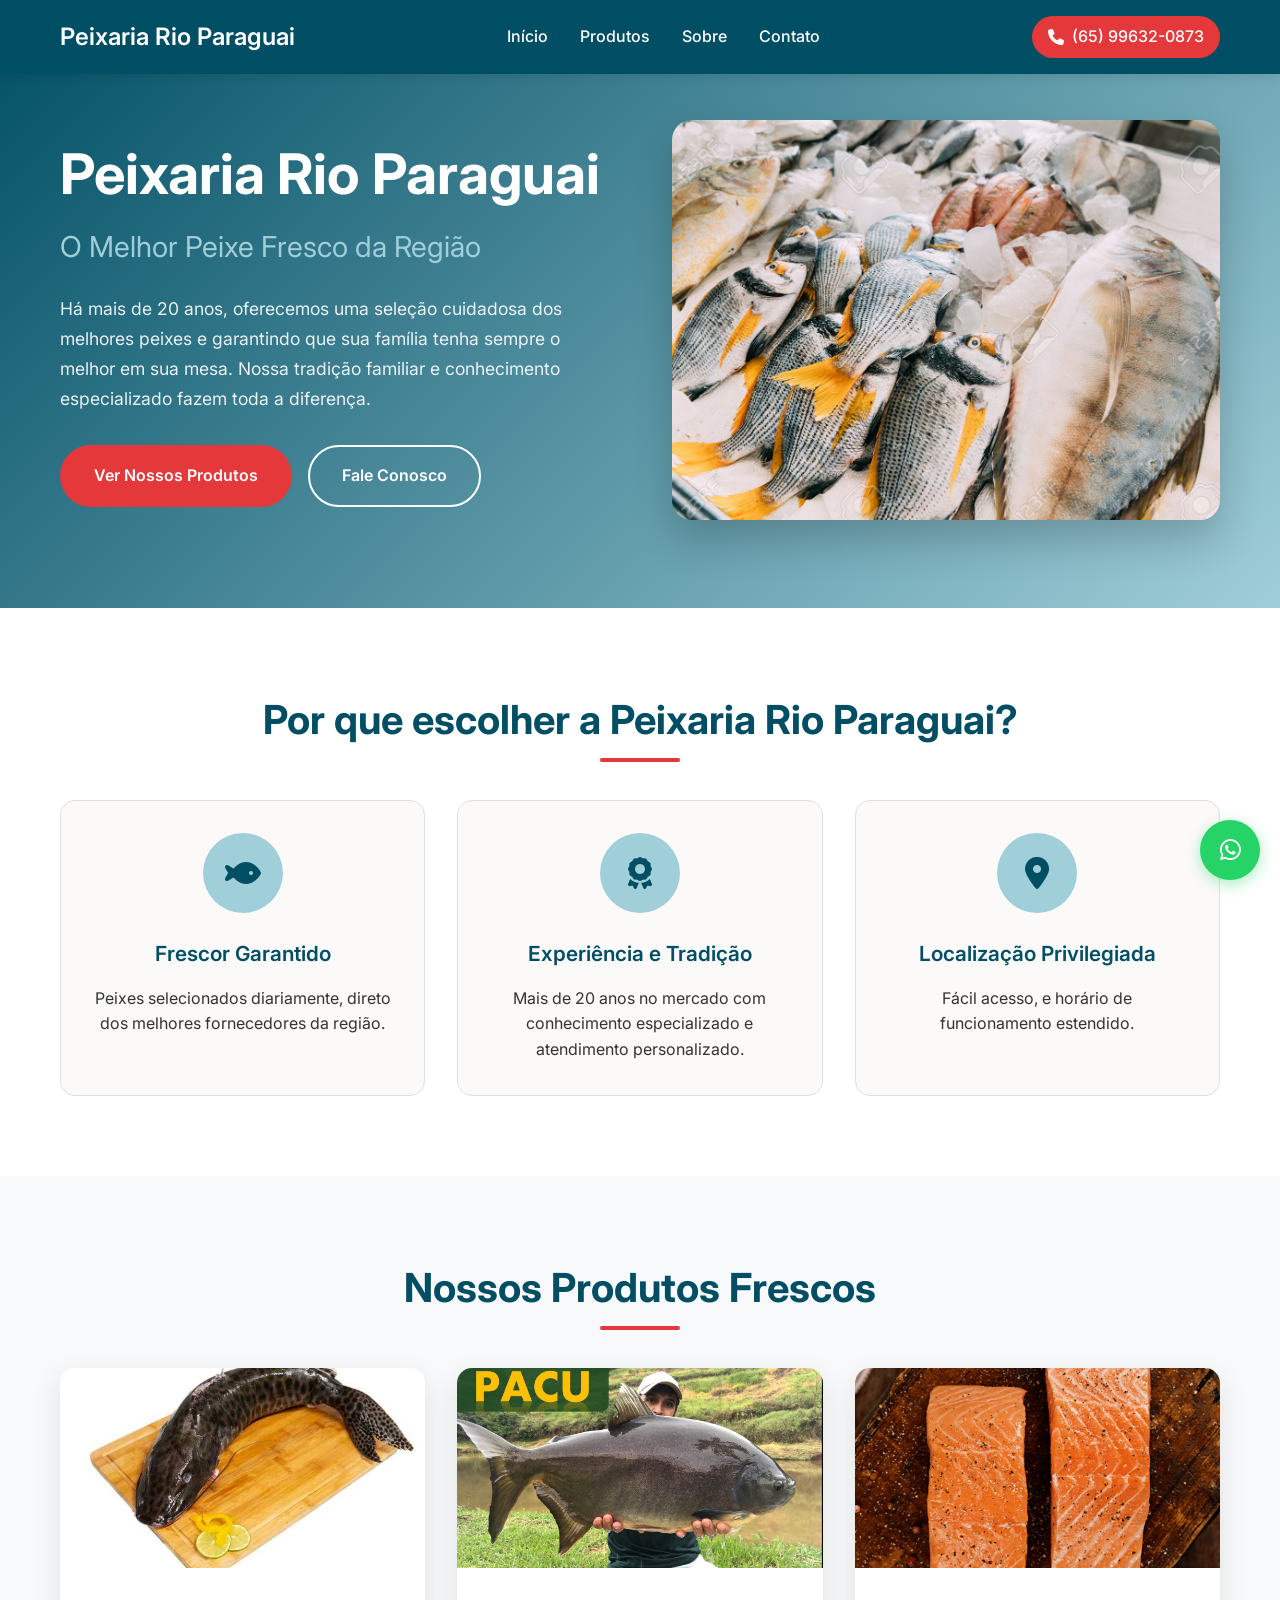
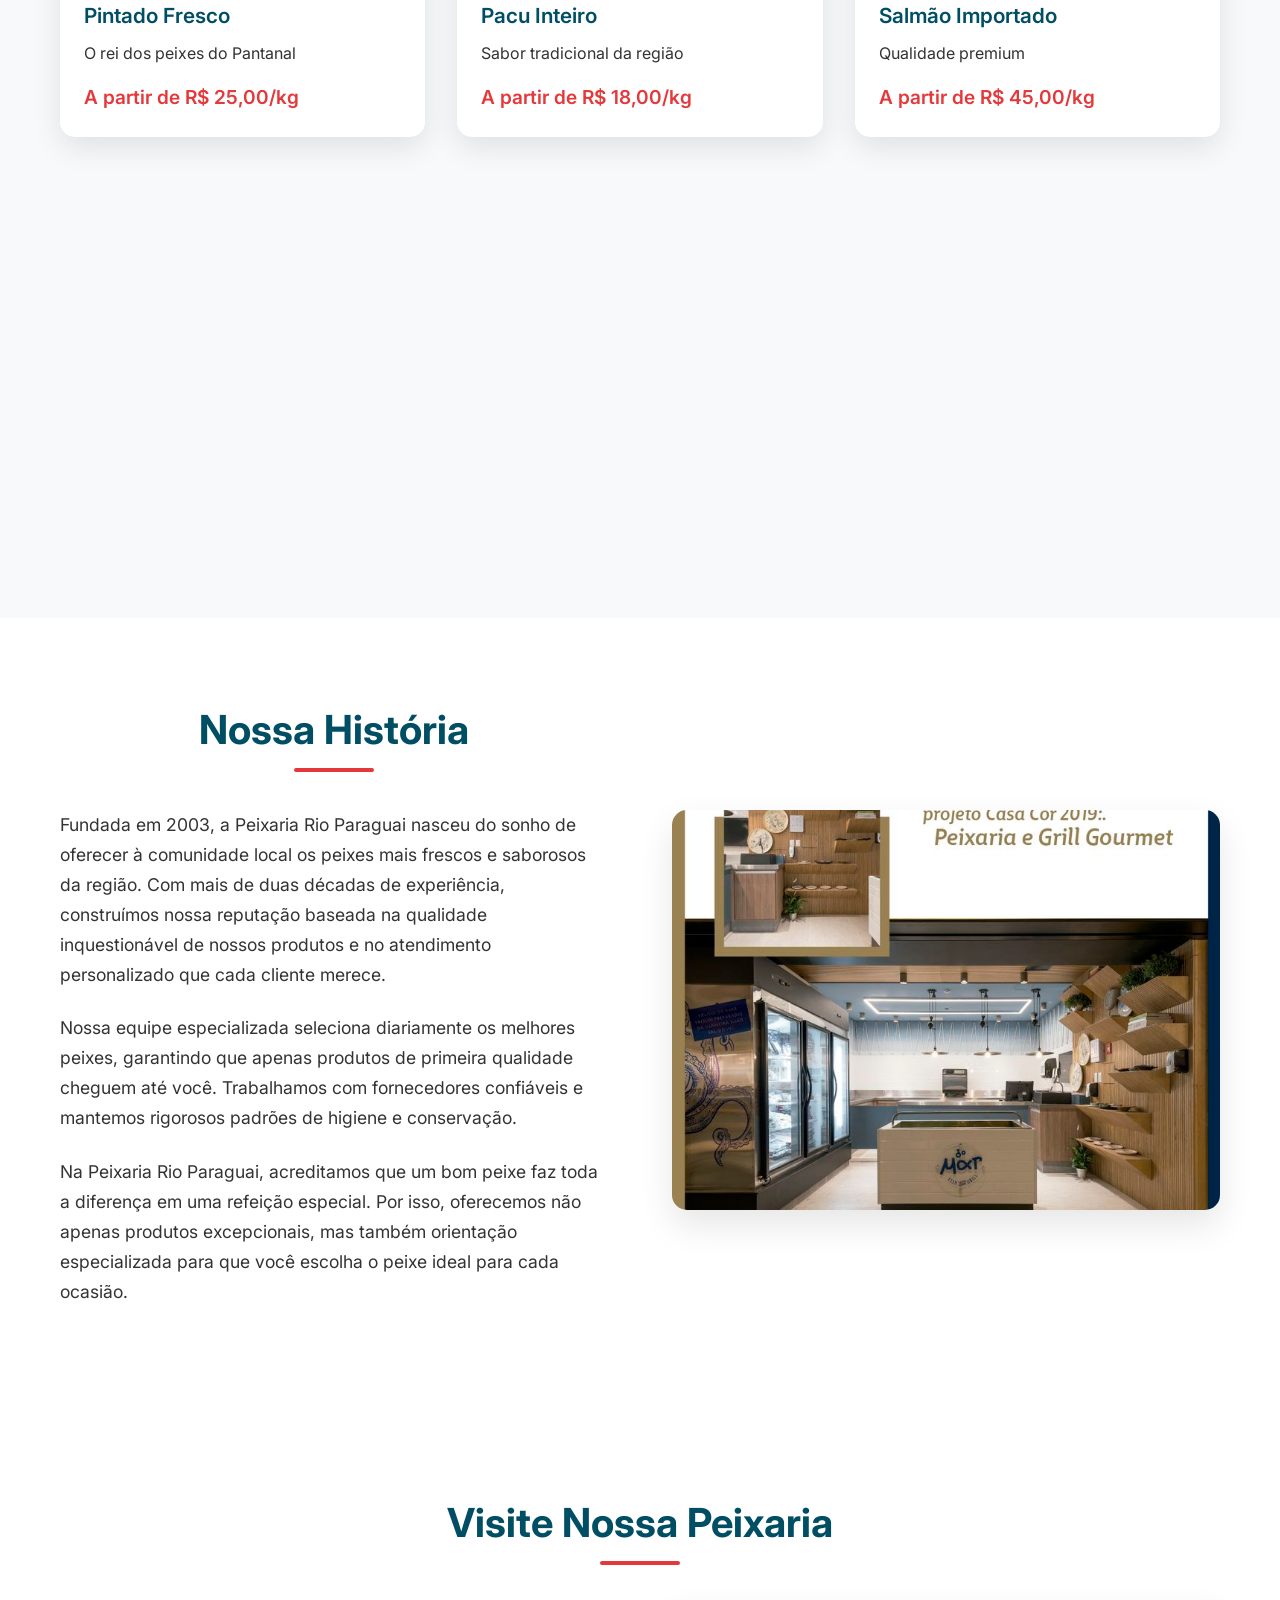
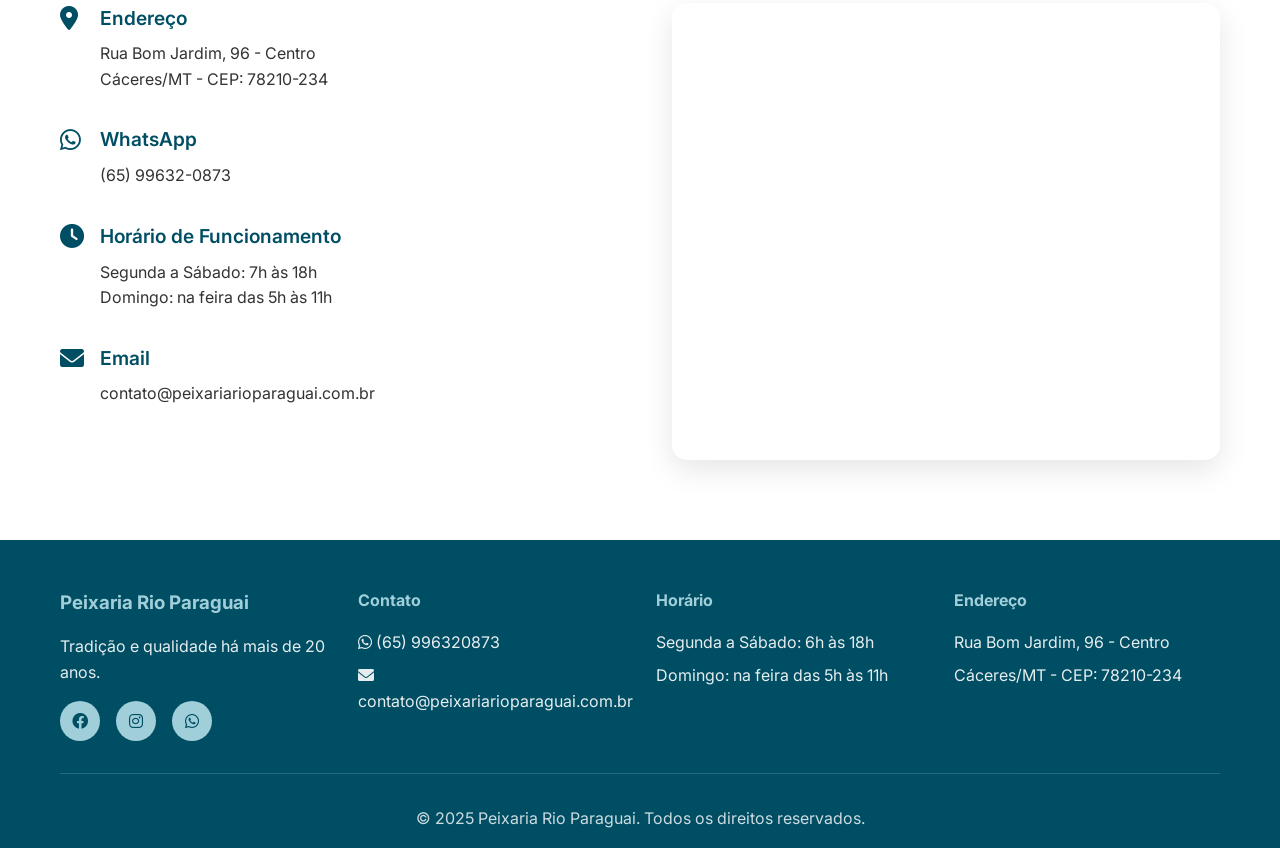
==== index.html @ d75c5d2b "Primeiro commit" ====
<!DOCTYPE html>
<html lang="pt-BR">
<head>
    <meta charset="UTF-8">
    <meta name="viewport" content="width=device-width, initial-scale=1.0">
    <title>Peixaria Rio Paraguai - O Melhor Peixe Fresco da Região</title>
    <meta name="description" content="Peixaria Rio Paraguai - Há mais de 20 anos oferecendo os melhores peixes frescos da região. Qualidade garantida e tradição familiar.">
    <link rel="stylesheet" href="styles.css">
    <link href="https://fonts.googleapis.com/css2?family=Inter:wght@300;400;500;600;700&display=swap" rel="stylesheet">
    <link rel="stylesheet" href="https://cdnjs.cloudflare.com/ajax/libs/font-awesome/6.0.0/css/all.min.css">
</head>
<body>
    <!-- Header -->
    <header class="header">
        <nav class="nav">
            <div class="nav-container">
                <div class="nav-logo">
                    <h2>Peixaria Rio Paraguai</h2>
                </div>
                <ul class="nav-menu">
                    <li><a href="#inicio" class="nav-link">Início</a></li>
                    <li><a href="#produtos" class="nav-link">Produtos</a></li>
                    <li><a href="#sobre" class="nav-link">Sobre</a></li>
                    <li><a href="#contato" class="nav-link">Contato</a></li>
                </ul>
                <div class="nav-contact">
                    <a href="https://wa.me/5565996320873" target="_blank" class="phone-btn">
                        <i class="fas fa-phone"></i>
                        (65) 99632-0873
                    </a>
                </div>
                <div class="hamburger">
                    <span></span>
                    <span></span>
                    <span></span>
                </div>
            </div>
        </nav>
    </header>

    <!-- Hero Section -->
    <section id="inicio" class="hero">
        <div class="hero-container">
            <div class="hero-content">
                <h1 class="hero-title">Peixaria Rio Paraguai</h1>
                <h2 class="hero-subtitle">O Melhor Peixe Fresco da Região</h2>
                <p class="hero-description">
                    Há mais de 20 anos, oferecemos uma seleção cuidadosa dos melhores peixes e 
                    garantindo que sua família tenha sempre o melhor em sua mesa. Nossa tradição familiar e 
                    conhecimento especializado fazem toda a diferença.
                </p>
                <div class="hero-buttons">
                    <a href="#produtos" class="btn btn-primary">Ver Nossos Produtos</a>
                    <a href="#contato" class="btn btn-secondary">Fale Conosco</a>
                </div>
            </div>
            <div class="hero-image">
                <img src="images/hero-fish.jpg" alt="Peixes frescos da Peixaria Rio Paraguai" id="hero-img">
            </div>
        </div>
    </section>

    <!-- Benefícios Section -->
    <section class="benefits">
        <div class="container">
            <h2 class="section-title">Por que escolher a Peixaria Rio Paraguai?</h2>
            <div class="benefits-grid">
                <div class="benefit-card">
                    <div class="benefit-icon">
                        <i class="fas fa-fish"></i>
                    </div>
                    <h3>Frescor Garantido</h3>
                    <p>Peixes selecionados diariamente, direto dos melhores fornecedores da região.</p>
                </div>
                <!--
                <div class="benefit-card">
                    <div class="benefit-icon">
                        <i class="fas fa-star"></i>
                    </div>
                    <h3>Variedade Completa</h3>
                    <p>Peixes de água doce e salgada, frutos do mar frescos e peixes preparados na hora.</p>
                </div>
                -->
                <div class="benefit-card">
                    <div class="benefit-icon">
                        <i class="fas fa-award"></i>
                    </div>
                    <h3>Experiência e Tradição</h3>
                    <p>Mais de 20 anos no mercado com conhecimento especializado e atendimento personalizado.</p>
                </div>
                <div class="benefit-card">
                    <div class="benefit-icon">
                        <i class="fas fa-map-marker-alt"></i>
                    </div>
                    <h3>Localização Privilegiada</h3>
                    <p>Fácil acesso, e horário de funcionamento estendido.</p>
                </div>
            </div>
        </div>
    </section>

    <!-- Produtos Section -->
    <section id="produtos" class="products">
        <div class="container">
            <h2 class="section-title">Nossos Produtos Frescos</h2>
            <div class="products-grid">
                <div class="product-card">
                    <img src="images/pintado.jpg" alt="Pintado Fresco" class="product-image">
                    <div class="product-content">
                        <h3>Pintado Fresco</h3>
                        <p>O rei dos peixes do Pantanal</p>
                        <span class="product-price">A partir de R$ 25,00/kg</span>
                    </div>
                </div>
                <div class="product-card">
                    <img src="images/pacu.jpg" alt="Pacu Inteiro" class="product-image">
                    <div class="product-content">
                        <h3>Pacu Inteiro</h3>
                        <p>Sabor tradicional da região</p>
                        <span class="product-price">A partir de R$ 18,00/kg</span>
                    </div>
                </div>
                <div class="product-card">
                    <img src="images/salmao.jpg" alt="Salmão Importado" class="product-image">
                    <div class="product-content">
                        <h3>Salmão Importado</h3>
                        <p>Qualidade premium</p>
                        <span class="product-price">A partir de R$ 45,00/kg</span>
                    </div>
                </div>
                <div class="product-card">
                    <img src="images/camarao.jpg" alt="Camarão Regional" class="product-image">
                    <div class="product-content">
                        <h3>Camarão Regional</h3>
                        <p>Fresco e saboroso</p>
                        <span class="product-price">A partir de R$ 35,00/kg</span>
                    </div>
                </div>
                <div class="product-card">
                    <img src="images/tilapia.jpg" alt="Filé de Tilápia" class="product-image">
                    <div class="product-content">
                        <h3>Filé de Tilápia</h3>
                        <p>Prático e nutritivo</p>
                        <span class="product-price">A partir de R$ 22,00/kg</span>
                    </div>
                </div>
                <div class="product-card">
                    <img src="images/dourado.jpg" alt="Dourado Fresco" class="product-image">
                    <div class="product-content">
                        <h3>Dourado Fresco</h3>
                        <p>Peixe nobre do Rio Paraguai</p>
                        <span class="product-price">A partir de R$ 28,00/kg</span>
                    </div>
                </div>
            </div>
        </div>
    </section>

    <!-- Sobre Section -->
    <section id="sobre" class="about">
        <div class="container">
            <div class="about-content">
                <div class="about-text">
                    <h2 class="section-title">Nossa História</h2>
                    <p>
                        Fundada em 2003, a Peixaria Rio Paraguai nasceu do sonho de oferecer à comunidade local 
                        os peixes mais frescos e saborosos da região. Com mais de duas décadas de experiência, 
                        construímos nossa reputação baseada na qualidade inquestionável de nossos produtos e no 
                        atendimento personalizado que cada cliente merece.
                    </p>
                    <p>
                        Nossa equipe especializada seleciona diariamente os melhores peixes, garantindo que apenas 
                        produtos de primeira qualidade cheguem até você. Trabalhamos com fornecedores confiáveis e 
                        mantemos rigorosos padrões de higiene e conservação.
                    </p>
                    <p>
                        Na Peixaria Rio Paraguai, acreditamos que um bom peixe faz toda a diferença em uma refeição 
                        especial. Por isso, oferecemos não apenas produtos excepcionais, mas também orientação 
                        especializada para que você escolha o peixe ideal para cada ocasião.
                    </p>
                </div>
                <div class="about-image">
                    <img src="images/about-us.jpg" alt="Interior da Peixaria Rio Paraguai" id="about-img">
                </div>
            </div>
        </div>
    </section>

    <!-- Depoimentos Section 
    <section class="testimonials">
        <div class="container">
            <h2 class="section-title">O que nossos clientes dizem</h2>
            <div class="testimonials-grid">
                <div class="testimonial-card">
                    <div class="testimonial-content">
                        <p>"Compro peixe na Rio Paraguai há anos. Sempre fresco e de qualidade! O atendimento é excepcional."</p>
                    </div>
                    <div class="testimonial-author">
                        <strong>Maria Silva</strong>
                        <span>Cliente há 8 anos</span>
                    </div>
                </div>
                <div class="testimonial-card">
                    <div class="testimonial-content">
                        <p>"O melhor atendimento da cidade. Eles sabem tudo sobre peixes e sempre me ajudam a escolher o melhor!"</p>
                    </div>
                    <div class="testimonial-author">
                        <strong>João Santos</strong>
                        <span>Cliente há 5 anos</span>
                    </div>
                </div>
                <div class="testimonial-card">
                    <div class="testimonial-content">
                        <p>"Preço justo e produto excelente. Recomendo para toda a família! Nunca me decepcionaram."</p>
                    </div>
                    <div class="testimonial-author">
                        <strong>Ana Costa</strong>
                        <span>Cliente há 3 anos</span>
                    </div>
                </div>
            </div>
        </div>
    </section>
    -->

    <!-- Ofertas Section 
    <section class="offers">
        <div class="container">
            <h2 class="section-title">Ofertas Especiais</h2>
            <div class="offers-grid">
                <div class="offer-card">
                    <div class="offer-badge">Promoção</div>
                    <h3>Combo Família</h3>
                    <p>2kg de peixe + 1kg de camarão</p>
                    <div class="offer-price">
                        <span class="old-price">R$ 120,00</span>
                        <span class="new-price">R$ 95,00</span>
                    </div>
                </div>
                <div class="offer-card">
                    <div class="offer-badge">Desconto</div>
                    <h3>Compras acima de R$ 100</h3>
                    <p>Ganhe 10% de desconto</p>
                    <div class="offer-price">
                        <span class="new-price">10% OFF</span>
                    </div>
                </div>
                <div class="offer-card">
                    <div class="offer-badge">Fidelidade</div>
                    <h3>Programa de Pontos</h3>
                    <p>Acumule pontos e ganhe descontos</p>
                    <div class="offer-price">
                        <span class="new-price">Cadastre-se</span>
                    </div>
                </div>
            </div>
        </div>
    </section>
    -->

    <!-- Contato Section -->
    <section id="contato" class="contact">
        <div class="container">
            <h2 class="section-title">Visite Nossa Peixaria</h2>
            <div class="contact-content">
                <div class="contact-info">
                    <div class="contact-item">
                        <i class="fas fa-map-marker-alt"></i>
                        <div>
                            <h3>Endereço</h3>
                            <p>Rua Bom Jardim, 96 - Centro<br>Cáceres/MT - CEP: 78210-234</p>
                        </div>
                    </div>
                    <div class="contact-item">
                        <i class="fab fa-whatsapp"></i>
                        <div>
                            <h3>WhatsApp</h3>
                            <p>(65) 99632-0873</p>
                        </div>
                    </div>
                    <div class="contact-item">
                        <i class="fas fa-clock"></i>
                        <div>
                            <h3>Horário de Funcionamento</h3>
                            <p>Segunda a Sábado: 7h às 18h<br>Domingo: na feira das 5h às 11h</p>
                        </div>
                    </div>
                    <div class="contact-item">
                        <i class="fas fa-envelope"></i>
                        <div>
                            <h3>Email</h3>
                            <p>contato@peixariarioparaguai.com.br</p>
                        </div>
                    </div>
                </div>
                <div class="contact-map">
                    <iframe src="https://www.google.com/maps/embed?pb=!1m18!1m12!1m3!1d3833.9549942146828!2d-57.694616078392585!3d-16.067825089981294!2m3!1f0!2f0!3f0!3m2!1i1024!2i768!4f13.1!3m3!1m2!1s0x939aff79b876a8a5%3A0xedd7050254cbe85e!2sR.%20Bom%20Jardim%2C%2080%20-%20Centro%2C%20C%C3%A1ceres%20-%20MT%2C%2078200-000!5e0!3m2!1spt-BR!2sbr!4v1758723142160!5m2!1spt-BR!2sbr" width="600" height="450" style="border:0;" allowfullscreen="" loading="lazy" referrerpolicy="no-referrer-when-downgrade"></iframe>
                </div>
            </div>
        </div>
    </section>

    <!-- Footer -->
    <footer class="footer">
        <div class="container">
            <div class="footer-content">
                <div class="footer-section">
                    <h3>Peixaria Rio Paraguai</h3>
                    <p>Tradição e qualidade há mais de 20 anos.</p>
                    <div class="social-links">
                        <a href="#" aria-label="Facebook"><i class="fab fa-facebook"></i></a>
                        <a href="#" aria-label="Instagram"><i class="fab fa-instagram"></i></a>
                        <a href="#" aria-label="WhatsApp"><i class="fab fa-whatsapp"></i></a>
                    </div>
                </div>
                <div class="footer-section">
                    <h4>Contato</h4>
                    <p><i class="fab fa-whatsapp"></i> (65) 996320873</p>
                    <p><i class="fas fa-envelope"></i> contato@peixariarioparaguai.com.br</p>
                </div>
                <div class="footer-section">
                    <h4>Horário</h4>
                    <p>Segunda a Sábado: 6h às 18h</p>
                    <p>Domingo: na feira das 5h às 11h</p>
                </div>
                <div class="footer-section">
                    <h4>Endereço</h4>
                    <p>Rua Bom Jardim, 96 - Centro</p>
                    <p>Cáceres/MT - CEP: 78210-234</p>
                </div>
            </div>
            <div class="footer-bottom">
                <p>&copy; 2025 Peixaria Rio Paraguai. Todos os direitos reservados.</p>
            </div>
        </div>
    </footer>

    <!-- WhatsApp Float Button -->
    <a href="https://wa.me/5565996320873" class="whatsapp-float" target="_blank" aria-label="Fale conosco no WhatsApp">
        <i class="fab fa-whatsapp"></i>
    </a>

    <script src="script.js"></script>
</body>
</html>
---- styles.css ----
/* Reset e configurações básicas */
* {
    margin: 0;
    padding: 0;
    box-sizing: border-box;
}

:root {
    --azul-nautico: #004e64;
    --vermelho-coral: #e5383b;
    --azul-agua-clara: #a0ced9;
    --branco-areia: #fcfaf9;
    --cinza-texto: #333;
    --cinza-claro: #f8f9fa;
    --sombra: rgba(0, 0, 0, 0.1);
    --transicao: all 0.3s ease;
}

body {
    font-family: 'Inter', sans-serif;
    line-height: 1.6;
    color: var(--cinza-texto);
    background-color: var(--branco-areia);
}

.container {
    max-width: 1200px;
    margin: 0 auto;
    padding: 0 20px;
}

/* Header */
.header {
    background-color: var(--azul-nautico);
    position: fixed;
    top: 0;
    width: 100%;
    z-index: 1000;
    box-shadow: 0 2px 10px var(--sombra);
}

.nav-container {
    display: flex;
    justify-content: space-between;
    align-items: center;
    padding: 1rem 20px;
    max-width: 1200px;
    margin: 0 auto;
}

.nav-logo h2 {
    color: white;
    font-size: 1.5rem;
    font-weight: 600;
}

.nav-menu {
    display: flex;
    list-style: none;
    gap: 2rem;
}

.nav-link {
    color: white;
    text-decoration: none;
    font-weight: 500;
    transition: var(--transicao);
    position: relative;
}

.nav-link:hover {
    color: var(--azul-agua-clara);
}

.nav-link::after {
    content: '';
    position: absolute;
    bottom: -5px;
    left: 0;
    width: 0;
    height: 2px;
    background-color: var(--azul-agua-clara);
    transition: var(--transicao);
}

.nav-link:hover::after {
    width: 100%;
}

.phone-btn {
    background-color: var(--vermelho-coral);
    color: white;
    padding: 0.5rem 1rem;
    border-radius: 25px;
    text-decoration: none;
    font-weight: 500;
    transition: var(--transicao);
    display: flex;
    align-items: center;
    gap: 0.5rem;
}

.phone-btn:hover {
    background-color: #d32f2f;
    transform: translateY(-2px);
}

.hamburger {
    display: none;
    flex-direction: column;
    cursor: pointer;
}

.hamburger span {
    width: 25px;
    height: 3px;
    background-color: white;
    margin: 3px 0;
    transition: var(--transicao);
}

/* Hero Section */
.hero {
    background: linear-gradient(135deg, var(--azul-nautico) 0%, var(--azul-agua-clara) 100%);
    padding: 120px 0 80px;
    color: white;
    overflow: hidden;
}

.hero-container {
    max-width: 1200px;
    margin: 0 auto;
    padding: 0 20px;
    display: grid;
    grid-template-columns: 1fr 1fr;
    gap: 4rem;
    align-items: center;
}

.hero-title {
    font-size: 3.5rem;
    font-weight: 700;
    margin-bottom: 1rem;
    line-height: 1.2;
}

.hero-subtitle {
    font-size: 1.8rem;
    font-weight: 400;
    margin-bottom: 1.5rem;
    color: var(--azul-agua-clara);
}

.hero-description {
    font-size: 1.1rem;
    margin-bottom: 2rem;
    opacity: 0.9;
    line-height: 1.7;
}

.hero-buttons {
    display: flex;
    gap: 1rem;
    flex-wrap: wrap;
}

.btn {
    padding: 1rem 2rem;
    border-radius: 50px;
    text-decoration: none;
    font-weight: 600;
    transition: var(--transicao);
    display: inline-block;
    text-align: center;
    border: 2px solid transparent;
}

.btn-primary {
    background-color: var(--vermelho-coral);
    color: white;
}

.btn-primary:hover {
    background-color: #d32f2f;
    transform: translateY(-3px);
    box-shadow: 0 10px 25px rgba(229, 56, 59, 0.3);
}

.btn-secondary {
    background-color: transparent;
    color: white;
    border: 2px solid white;
}

.btn-secondary:hover {
    background-color: white;
    color: var(--azul-nautico);
    transform: translateY(-3px);
}

.hero-image {
    position: relative;
}

.hero-image img {
    width: 100%;
    height: 400px;
    object-fit: cover;
    border-radius: 20px;
    box-shadow: 0 20px 40px rgba(0, 0, 0, 0.2);
}

/* Sections */
.section-title {
    font-size: 2.5rem;
    font-weight: 700;
    text-align: center;
    margin-bottom: 3rem;
    color: var(--azul-nautico);
    position: relative;
}

.section-title::after {
    content: '';
    position: absolute;
    bottom: -10px;
    left: 50%;
    transform: translateX(-50%);
    width: 80px;
    height: 4px;
    background-color: var(--vermelho-coral);
    border-radius: 2px;
}

/* Benefits Section */
.benefits {
    padding: 80px 0;
    background-color: white;
}

.benefits-grid {
    display: grid;
    grid-template-columns: repeat(auto-fit, minmax(250px, 1fr));
    gap: 2rem;
}

.benefit-card {
    text-align: center;
    padding: 2rem;
    border-radius: 15px;
    background-color: var(--branco-areia);
    transition: var(--transicao);
    border: 1px solid #e0e0e0;
}

.benefit-card:hover {
    transform: translateY(-10px);
    box-shadow: 0 20px 40px var(--sombra);
}

.benefit-icon {
    width: 80px;
    height: 80px;
    background-color: var(--azul-agua-clara);
    border-radius: 50%;
    display: flex;
    align-items: center;
    justify-content: center;
    margin: 0 auto 1.5rem;
    font-size: 2rem;
    color: var(--azul-nautico);
}

.benefit-card h3 {
    font-size: 1.3rem;
    font-weight: 600;
    margin-bottom: 1rem;
    color: var(--azul-nautico);
}

.benefit-card p {
    color: var(--cinza-texto);
    line-height: 1.6;
}

/* Products Section */
.products {
    padding: 80px 0;
    background-color: var(--cinza-claro);
}

.products-grid {
    display: grid;
    grid-template-columns: repeat(auto-fit, minmax(300px, 1fr));
    gap: 2rem;
}

.product-card {
    background-color: white;
    border-radius: 15px;
    overflow: hidden;
    box-shadow: 0 10px 30px var(--sombra);
    transition: var(--transicao);
}

.product-card:hover {
    transform: translateY(-10px);
    box-shadow: 0 20px 40px rgba(0, 0, 0, 0.15);
}

.product-image {
    width: 100%;
    height: 200px;
    object-fit: cover;
}

.product-content {
    padding: 1.5rem;
}

.product-content h3 {
    font-size: 1.3rem;
    font-weight: 600;
    margin-bottom: 0.5rem;
    color: var(--azul-nautico);
}

.product-content p {
    color: var(--cinza-texto);
    margin-bottom: 1rem;
}

.product-price {
    font-size: 1.2rem;
    font-weight: 600;
    color: var(--vermelho-coral);
}

/* About Section */
.about {
    padding: 80px 0;
    background-color: white;
}

.about-content {
    display: grid;
    grid-template-columns: 1fr 1fr;
    gap: 4rem;
    align-items: center;
}

.about-text p {
    margin-bottom: 1.5rem;
    font-size: 1.1rem;
    line-height: 1.7;
    color: var(--cinza-texto);
}

.about-image img {
    width: 100%;
    height: 400px;
    object-fit: cover;
    border-radius: 15px;
    box-shadow: 0 15px 35px var(--sombra);
}

/* Testimonials Section */
.testimonials {
    padding: 80px 0;
    background-color: var(--azul-nautico);
    color: white;
}

.testimonials .section-title {
    color: white;
}

.testimonials .section-title::after {
    background-color: var(--azul-agua-clara);
}

.testimonials-grid {
    display: grid;
    grid-template-columns: repeat(auto-fit, minmax(300px, 1fr));
    gap: 2rem;
}

.testimonial-card {
    background-color: rgba(255, 255, 255, 0.1);
    padding: 2rem;
    border-radius: 15px;
    backdrop-filter: blur(10px);
    border: 1px solid rgba(255, 255, 255, 0.2);
}

.testimonial-content p {
    font-size: 1.1rem;
    line-height: 1.6;
    margin-bottom: 1.5rem;
    font-style: italic;
}

.testimonial-author strong {
    display: block;
    font-size: 1.1rem;
    margin-bottom: 0.5rem;
}

.testimonial-author span {
    opacity: 0.8;
    font-size: 0.9rem;
}

/* Offers Section */
.offers {
    padding: 80px 0;
    background-color: var(--cinza-claro);
}

.offers-grid {
    display: grid;
    grid-template-columns: repeat(auto-fit, minmax(300px, 1fr));
    gap: 2rem;
}

.offer-card {
    background-color: white;
    padding: 2rem;
    border-radius: 15px;
    text-align: center;
    position: relative;
    box-shadow: 0 10px 30px var(--sombra);
    transition: var(--transicao);
}

.offer-card:hover {
    transform: translateY(-10px);
}

.offer-badge {
    position: absolute;
    top: -10px;
    left: 50%;
    transform: translateX(-50%);
    background-color: var(--vermelho-coral);
    color: white;
    padding: 0.5rem 1rem;
    border-radius: 20px;
    font-size: 0.9rem;
    font-weight: 600;
}

.offer-card h3 {
    font-size: 1.3rem;
    font-weight: 600;
    margin: 1rem 0;
    color: var(--azul-nautico);
}

.offer-card p {
    margin-bottom: 1.5rem;
    color: var(--cinza-texto);
}

.offer-price {
    display: flex;
    justify-content: center;
    align-items: center;
    gap: 1rem;
}

.old-price {
    text-decoration: line-through;
    color: #999;
    font-size: 1rem;
}

.new-price {
    font-size: 1.5rem;
    font-weight: 700;
    color: var(--vermelho-coral);
}

/* Contact Section */
.contact {
    padding: 80px 0;
    background-color: white;
}

.contact-content {
    display: grid;
    grid-template-columns: 1fr 1fr;
    gap: 4rem;
}

.contact-info {
    display: flex;
    flex-direction: column;
    gap: 2rem;
}

.contact-item {
    display: flex;
    align-items: flex-start;
    gap: 1rem;
}

.contact-item i {
    font-size: 1.5rem;
    color: var(--azul-nautico);
    margin-top: 0.2rem;
    min-width: 24px;
}

.contact-item h3 {
    font-size: 1.2rem;
    font-weight: 600;
    margin-bottom: 0.5rem;
    color: var(--azul-nautico);
}

.contact-item p {
    color: var(--cinza-texto);
    line-height: 1.6;
}

.contact-map {
    border-radius: 15px;
    overflow: hidden;
    box-shadow: 0 10px 30px var(--sombra);
}

/* Footer */
.footer {
    background-color: var(--azul-nautico);
    color: white;
    padding: 3rem 0 1rem;
}

.footer-content {
    display: grid;
    grid-template-columns: repeat(auto-fit, minmax(250px, 1fr));
    gap: 2rem;
    margin-bottom: 2rem;
}

.footer-section h3,
.footer-section h4 {
    margin-bottom: 1rem;
    color: var(--azul-agua-clara);
}

.footer-section p {
    margin-bottom: 0.5rem;
    opacity: 0.9;
}

.social-links {
    display: flex;
    gap: 1rem;
    margin-top: 1rem;
}

.social-links a {
    width: 40px;
    height: 40px;
    background-color: var(--azul-agua-clara);
    color: var(--azul-nautico);
    display: flex;
    align-items: center;
    justify-content: center;
    border-radius: 50%;
    text-decoration: none;
    transition: var(--transicao);
}

.social-links a:hover {
    background-color: var(--vermelho-coral);
    color: white;
    transform: translateY(-3px);
}

.footer-bottom {
    text-align: center;
    padding-top: 2rem;
    border-top: 1px solid rgba(255, 255, 255, 0.2);
    opacity: 0.8;
}

/* WhatsApp Float Button */
.whatsapp-float {
    position: fixed;
    bottom: 20px;
    right: 20px;
    width: 60px;
    height: 60px;
    background-color: #25d366;
    color: white;
    border-radius: 50%;
    display: flex;
    align-items: center;
    justify-content: center;
    font-size: 1.5rem;
    text-decoration: none;
    box-shadow: 0 4px 15px rgba(37, 211, 102, 0.4);
    transition: var(--transicao);
    z-index: 1000;
}

.whatsapp-float:hover {
    transform: scale(1.1);
    box-shadow: 0 6px 20px rgba(37, 211, 102, 0.6);
}

/* Responsive Design */
@media (max-width: 768px) {
    .nav-menu {
        position: fixed;
        top: 70px;
        left: -100%;
        width: 100%;
        height: calc(100vh - 70px);
        background-color: var(--azul-nautico);
        flex-direction: column;
        justify-content: flex-start;
        align-items: center;
        padding-top: 2rem;
        transition: var(--transicao);
    }

    .nav-menu.active {
        left: 0;
    }

    .nav-contact {
        display: none;
    }

    .hamburger {
        display: flex;
    }

    .hamburger.active span:nth-child(1) {
        transform: rotate(-45deg) translate(-5px, 6px);
    }

    .hamburger.active span:nth-child(2) {
        opacity: 0;
    }

    .hamburger.active span:nth-child(3) {
        transform: rotate(45deg) translate(-5px, -6px);
    }

    .hero-container {
        grid-template-columns: 1fr;
        gap: 2rem;
        text-align: center;
    }

    .hero-title {
        font-size: 2.5rem;
    }

    .hero-subtitle {
        font-size: 1.4rem;
    }

    .hero-buttons {
        justify-content: center;
    }

    .about-content {
        grid-template-columns: 1fr;
        gap: 2rem;
    }

    .contact-content {
        grid-template-columns: 1fr;
        gap: 2rem;
    }

    .section-title {
        font-size: 2rem;
    }

    .benefits-grid,
    .products-grid,
    .testimonials-grid,
    .offers-grid {
        grid-template-columns: 1fr;
    }

    .footer-content {
        grid-template-columns: 1fr;
        text-align: center;
    }
}

@media (max-width: 480px) {
    .container {
        padding: 0 15px;
    }

    .hero {
        padding: 100px 0 60px;
    }

    .hero-title {
        font-size: 2rem;
    }

    .hero-subtitle {
        font-size: 1.2rem;
    }

    .btn {
        padding: 0.8rem 1.5rem;
        font-size: 0.9rem;
    }

    .section-title {
        font-size: 1.8rem;
    }

    .benefits,
    .products,
    .about,
    .testimonials,
    .offers,
    .contact {
        padding: 60px 0;
    }
}

/* Animações */
@keyframes fadeInUp {
    from {
        opacity: 0;
        transform: translateY(30px);
    }
    to {
        opacity: 1;
        transform: translateY(0);
    }
}

.hero-content,
.benefit-card,
.product-card,
.testimonial-card,
.offer-card {
    animation: fadeInUp 0.6s ease-out;
}

/* Smooth scrolling */
html {
    scroll-behavior: smooth;
}
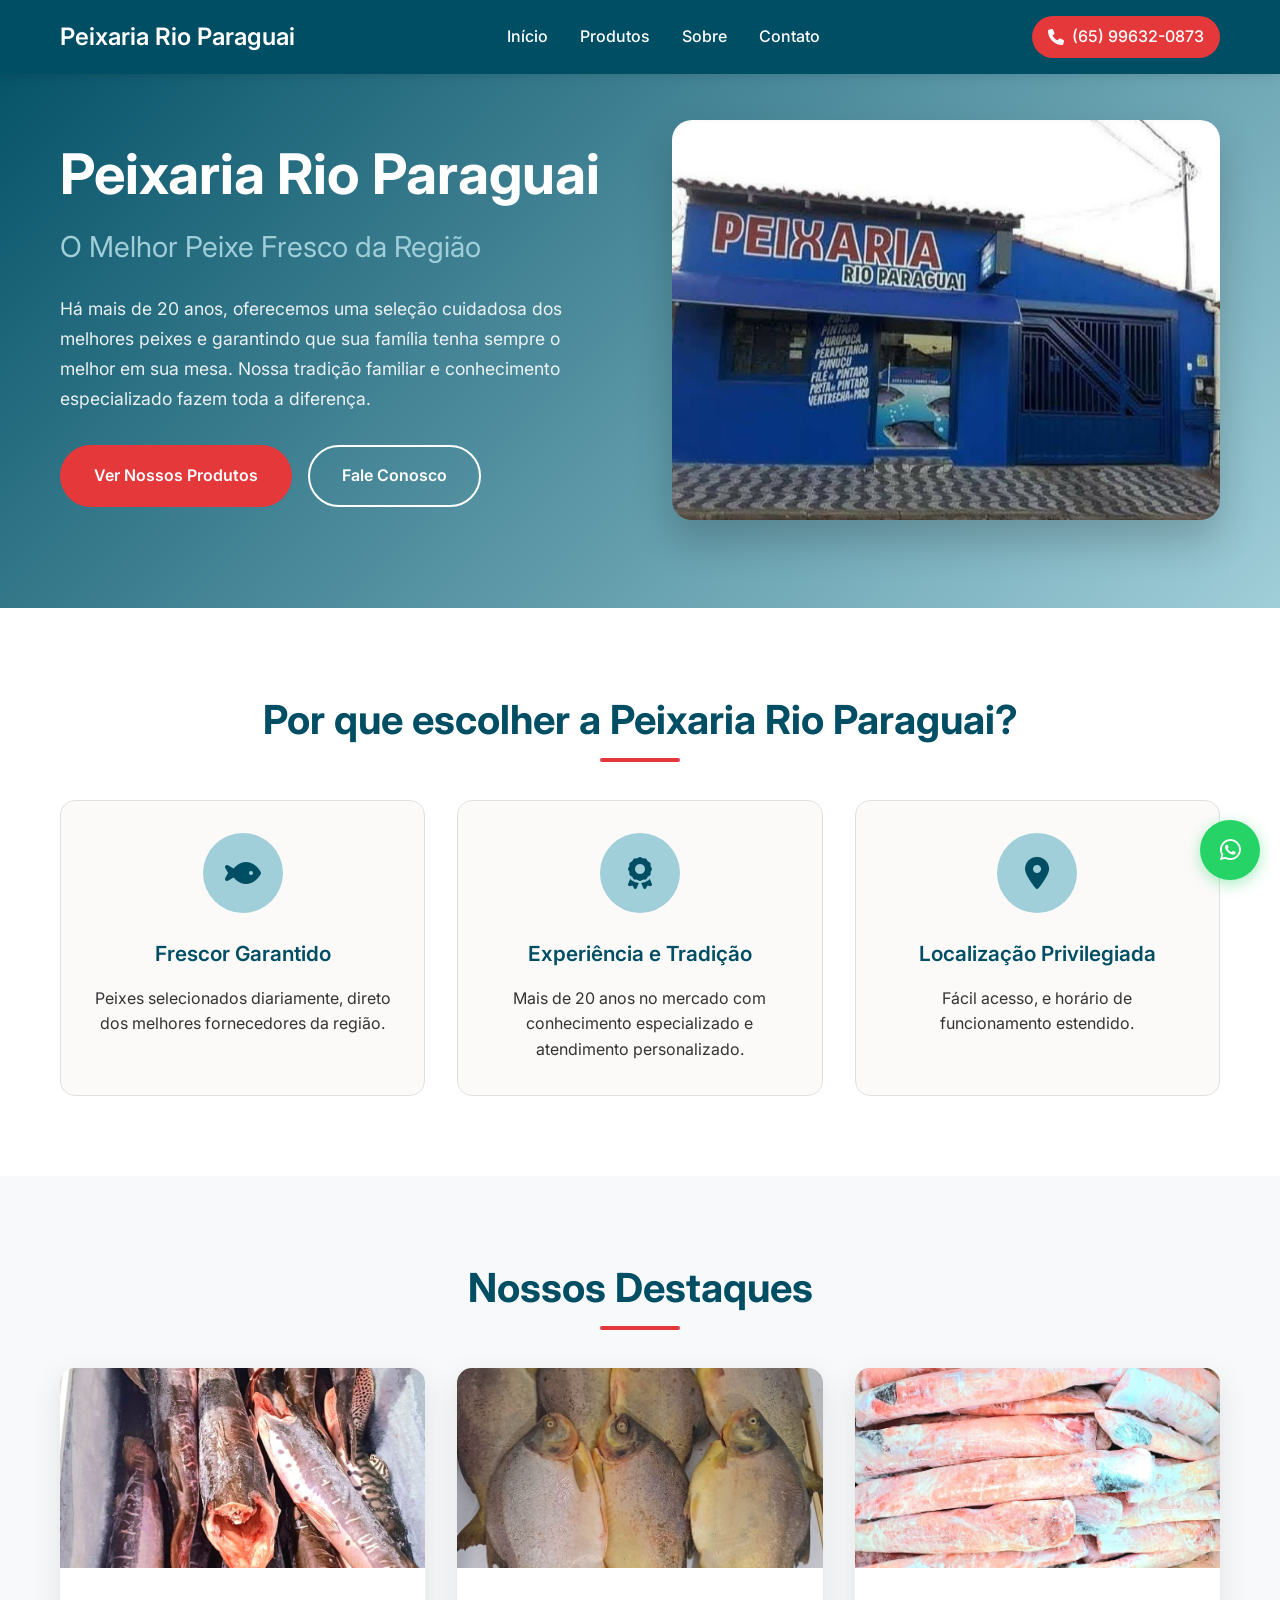
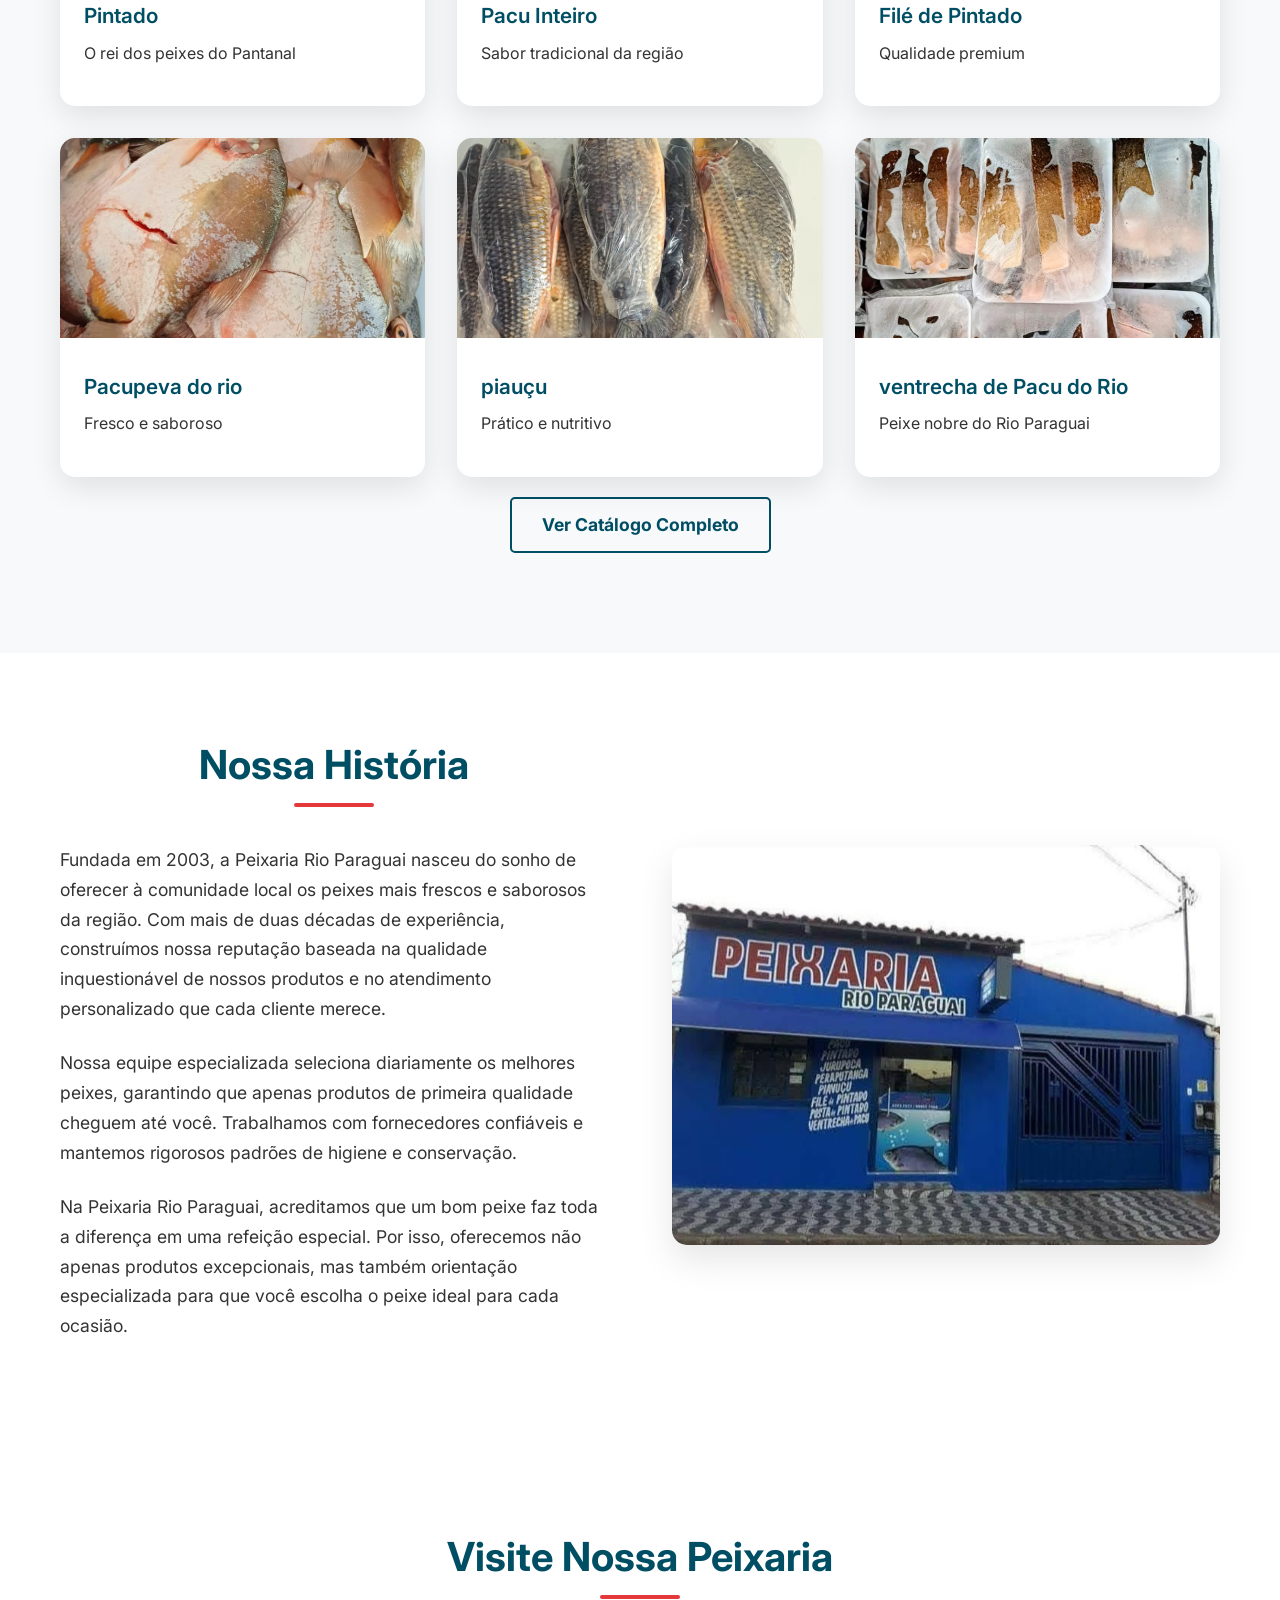
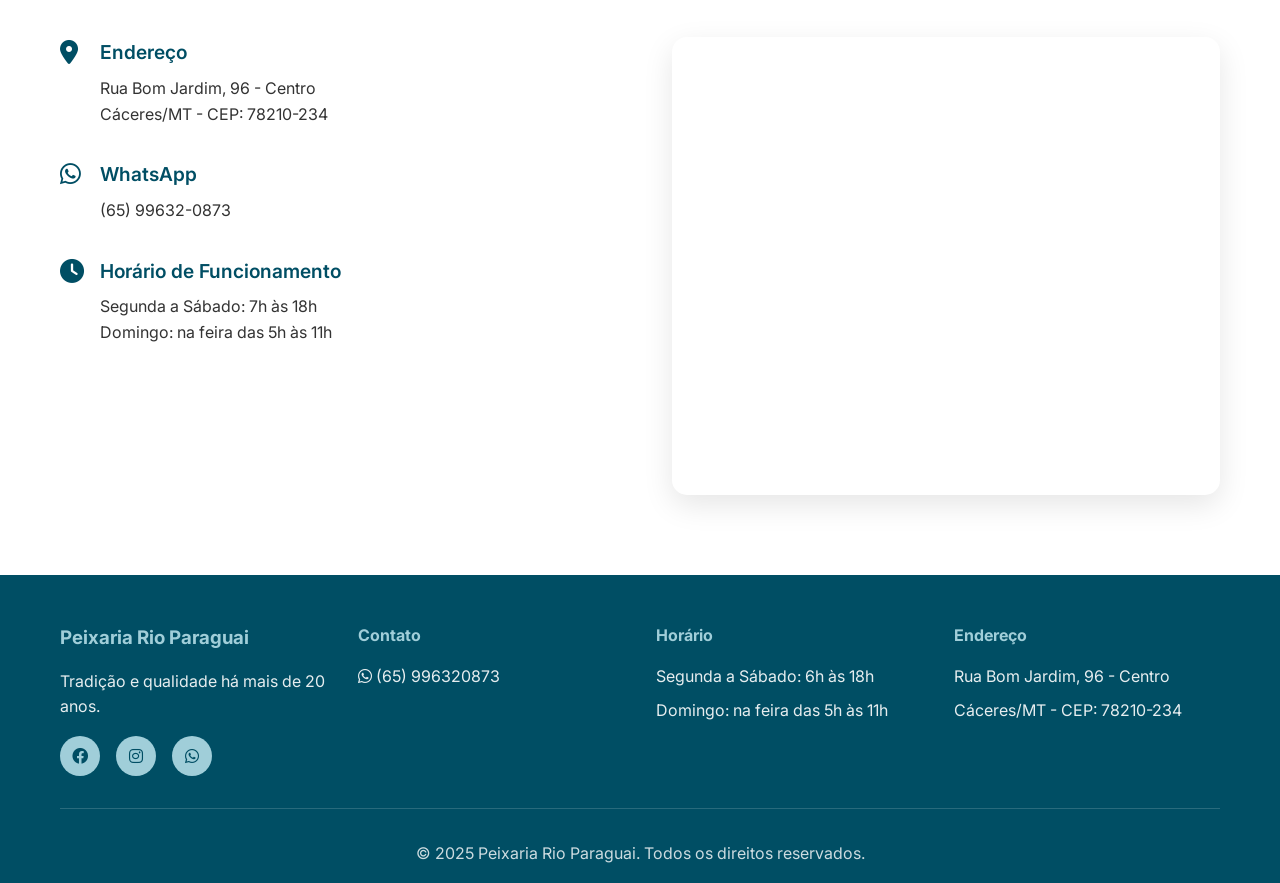
==== commit 484c2d23: "Criando botão para ver catalogo" ====
--- a/index.html
+++ b/index.html
@@ -55,7 +55,7 @@
                 </div>
             </div>
             <div class="hero-image">
-                <img src="images/hero-fish.jpg" alt="Peixes frescos da Peixaria Rio Paraguai" id="hero-img">
+                <img src="images/peixaria.jpeg" alt="Peixes frescos da Peixaria Rio Paraguai" id="hero-img">
             </div>
         </div>
     </section>
@@ -102,56 +102,53 @@
     <!-- Produtos Section -->
     <section id="produtos" class="products">
         <div class="container">
-            <h2 class="section-title">Nossos Produtos Frescos</h2>
+            <h2 class="section-title">Nossos Destaques</h2>
             <div class="products-grid">
                 <div class="product-card">
-                    <img src="images/pintado.jpg" alt="Pintado Fresco" class="product-image">
-                    <div class="product-content">
-                        <h3>Pintado Fresco</h3>
+                    <img src="images/pintado.jpeg" alt="Pintado sem Cabeça" class="product-image">
+                    <div class="product-content">
+                        <h3>Pintado </h3>
                         <p>O rei dos peixes do Pantanal</p>
-                        <span class="product-price">A partir de R$ 25,00/kg</span>
-                    </div>
-                </div>
-                <div class="product-card">
-                    <img src="images/pacu.jpg" alt="Pacu Inteiro" class="product-image">
+                    </div>
+                </div>
+                <div class="product-card">
+                    <img src="images/pacu.jpeg" alt="Pacu Inteiro" class="product-image">
                     <div class="product-content">
                         <h3>Pacu Inteiro</h3>
                         <p>Sabor tradicional da região</p>
-                        <span class="product-price">A partir de R$ 18,00/kg</span>
-                    </div>
-                </div>
-                <div class="product-card">
-                    <img src="images/salmao.jpg" alt="Salmão Importado" class="product-image">
-                    <div class="product-content">
-                        <h3>Salmão Importado</h3>
+                    </div>
+                </div>
+                <div class="product-card">
+                    <img src="images/file-pintado.jpeg" alt="Filé de Pintado" class="product-image">
+                    <div class="product-content">
+                        <h3>Filé de Pintado</h3>
                         <p>Qualidade premium</p>
-                        <span class="product-price">A partir de R$ 45,00/kg</span>
-                    </div>
-                </div>
-                <div class="product-card">
-                    <img src="images/camarao.jpg" alt="Camarão Regional" class="product-image">
-                    <div class="product-content">
-                        <h3>Camarão Regional</h3>
+                    </div>
+                </div>
+                <div class="product-card">
+                    <img src="images/pacupeva.jpeg" alt="pacupeva" class="product-image">
+                    <div class="product-content">
+                        <h3>Pacupeva do rio</h3>
                         <p>Fresco e saboroso</p>
-                        <span class="product-price">A partir de R$ 35,00/kg</span>
-                    </div>
-                </div>
-                <div class="product-card">
-                    <img src="images/tilapia.jpg" alt="Filé de Tilápia" class="product-image">
-                    <div class="product-content">
-                        <h3>Filé de Tilápia</h3>
+                    </div>
+                </div>
+                <div class="product-card">
+                    <img src="images/piaucu.jpeg" alt="piauçu" class="product-image">
+                    <div class="product-content">
+                        <h3>piauçu</h3>
                         <p>Prático e nutritivo</p>
-                        <span class="product-price">A partir de R$ 22,00/kg</span>
-                    </div>
-                </div>
-                <div class="product-card">
-                    <img src="images/dourado.jpg" alt="Dourado Fresco" class="product-image">
-                    <div class="product-content">
-                        <h3>Dourado Fresco</h3>
+                    </div>
+                </div>
+                <div class="product-card">
+                    <img src="images/ventrecha-pacu.jpeg" alt="ventrecha de pacu do rio" class="product-image">
+                    <div class="product-content">
+                        <h3>ventrecha de Pacu do Rio</h3>
                         <p>Peixe nobre do Rio Paraguai</p>
-                        <span class="product-price">A partir de R$ 28,00/kg</span>
-                    </div>
-                </div>
+                    </div>
+                </div>
+            </div>
+            <div class="view-all-container">
+                    <a href="produtos.html" class="btn-outline">Ver Catálogo Completo</a>
             </div>
         </div>
     </section>
@@ -180,7 +177,7 @@
                     </p>
                 </div>
                 <div class="about-image">
-                    <img src="images/about-us.jpg" alt="Interior da Peixaria Rio Paraguai" id="about-img">
+                    <img src="images/peixaria.jpeg" alt="Interior da Peixaria Rio Paraguai" id="about-img">
                 </div>
             </div>
         </div>
@@ -285,13 +282,6 @@
                             <p>Segunda a Sábado: 7h às 18h<br>Domingo: na feira das 5h às 11h</p>
                         </div>
                     </div>
-                    <div class="contact-item">
-                        <i class="fas fa-envelope"></i>
-                        <div>
-                            <h3>Email</h3>
-                            <p>contato@peixariarioparaguai.com.br</p>
-                        </div>
-                    </div>
                 </div>
                 <div class="contact-map">
                     <iframe src="https://www.google.com/maps/embed?pb=!1m18!1m12!1m3!1d3833.9549942146828!2d-57.694616078392585!3d-16.067825089981294!2m3!1f0!2f0!3f0!3m2!1i1024!2i768!4f13.1!3m3!1m2!1s0x939aff79b876a8a5%3A0xedd7050254cbe85e!2sR.%20Bom%20Jardim%2C%2080%20-%20Centro%2C%20C%C3%A1ceres%20-%20MT%2C%2078200-000!5e0!3m2!1spt-BR!2sbr!4v1758723142160!5m2!1spt-BR!2sbr" width="600" height="450" style="border:0;" allowfullscreen="" loading="lazy" referrerpolicy="no-referrer-when-downgrade"></iframe>
@@ -308,15 +298,14 @@
                     <h3>Peixaria Rio Paraguai</h3>
                     <p>Tradição e qualidade há mais de 20 anos.</p>
                     <div class="social-links">
-                        <a href="#" aria-label="Facebook"><i class="fab fa-facebook"></i></a>
-                        <a href="#" aria-label="Instagram"><i class="fab fa-instagram"></i></a>
-                        <a href="#" aria-label="WhatsApp"><i class="fab fa-whatsapp"></i></a>
+                        <a href="https://www.facebook.com/share/g/172iu7sCoX/" target="_blank" aria-label="Facebook"><i class="fab fa-facebook"></i></a>
+                        <a href="https://www.instagram.com/peixaria_rio_paraguai" target="_blank" aria-label="Instagram"><i class="fab fa-instagram"></i></a>
+                        <a href="https://wa.me/5565996320873" target="_blank" aria-label="WhatsApp"><i class="fab fa-whatsapp"></i></a>
                     </div>
                 </div>
                 <div class="footer-section">
                     <h4>Contato</h4>
                     <p><i class="fab fa-whatsapp"></i> (65) 996320873</p>
-                    <p><i class="fas fa-envelope"></i> contato@peixariarioparaguai.com.br</p>
                 </div>
                 <div class="footer-section">
                     <h4>Horário</h4>
--- a/styles.css
+++ b/styles.css
@@ -334,6 +334,33 @@
     font-size: 1.2rem;
     font-weight: 600;
     color: var(--vermelho-coral);
+}
+
+/* Container para centralizar o botão abaixo do grid */
+.view-all-container {
+    text-align: center;
+    margin-top: 20px;
+    padding-bottom: 20px;
+}
+
+/* Estilo do Botão Outline (Vazado) */
+.btn-outline {
+    display: inline-block;
+    padding: 12px 30px;
+    border: 2px solid var(--azul-nautico);
+    color: var(--azul-nautico);
+    text-decoration: none;
+    border-radius: 5px;
+    font-weight: bold;
+    font-size: 1.1rem;
+    transition: all 0.3s ease;
+}
+
+.btn-outline:hover {
+    background-color: var(--azul-nautico);
+    color: #ffffff;
+    transform: translateY(-3px);
+    box-shadow: 0 4px 15px rgba(0, 78, 100, 0.2);
 }
 
 /* About Section */
